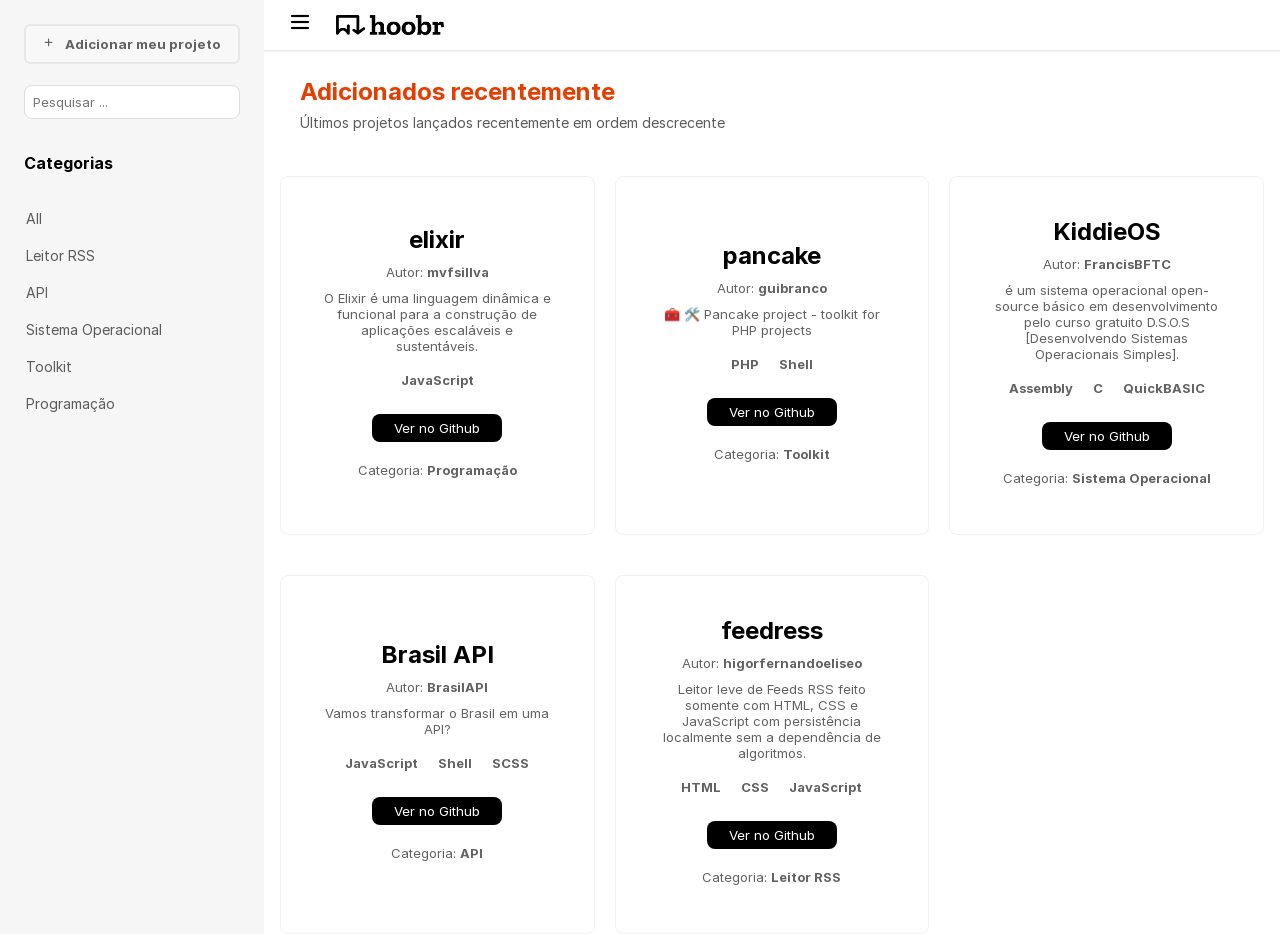
==== index.html @ 55b54c23 "adicionando arquivos do projeto" ====
<!DOCTYPE html>
<html lang="pt-BR">
<head>
    <meta charset="UTF-8">
    <meta name="viewport" content="width=device-width, initial-scale=1.0">
    <title>Hoobr :: Modo Open-Source Brazuca!</title>
    <link rel="stylesheet" href="assets/css/styles.css">
    <link rel="stylesheet" href="assets/css/menu.min.css">
    <link rel="stylesheet" href="assets/css/lineicons-free-solid.css">
</head>
<body>
    <div class="wrapper">
        <aside id="sidebar">
            <div class="h-100">
                <ul>
                    <li class="sidebar-header">
                        <button id="btnContribute"><i class="lni lnis-plus"></i> Adicionar meu projeto</button>
                    </li>
                </ul>
                <div id="search-box">
                    <input type="text" name="termos" id="searchEngine" placeholder="Pesquisar ..." spellcheck="false">
                </div>
                <ul>
                    <li class="sidebar-header">
                        Categorias
                    </li>
                </ul>
                <hr class="hr-box">
                <ul class="sidebar-nav"></ul>
                <hr class="hr-box">
            </div>
        </aside>

        <div class="main">
            <nav class="dashboard-navbar">
                <button class="toggle-btn" type="button">
                    <i class="lni lnis-menu-hamburger-1"></i>
                </button>
                <div class="logo-navbar">
                    <a href="#">
                        <img src="assets/images/logo.png" alt="Logo do Hoobr" width="108px">
                    </a>
                </div>
            </nav>
            <main class="content">
                <div id="defaultDisplay">
                    <div class="bx-header-lastprojects">
                        <h2 id="titlePage" class="subtitle">Adicionados recentemente</h2>
                        <p id="info-message">Últimos projetos lançados recentemente em ordem descrecente</p>
                    </div>
                </div>
                <div id="filterDisplay">
                    <div class="bx-header-listsprojects">
                        <h2 id="titleListProjs" class="subtitle"></h2>
                        <p class="info-categories"></p>
                    </div>
                </div>
                <div class="projetos-grid"></div>
                <button id="loadMore">Carregar mais</button>
            </main>
        </div>
    </div>

    <script type="module" src="assets/js/main.js"></script>
</body>
</html>
---- assets/css/styles.css ----
* {
    margin: 0;
    padding: 0;
    box-sizing: border-box;
    font-family: 'inter', Arial, Helvetica, sans-serif;
}

@font-face {
    font-family: 'inter';
    src: url('fonts/Inter-Regular.woff2');
    font-weight: normal;
}
@font-face {
    font-family: 'inter';
    src: url('fonts/Inter-Bold.woff2');
    font-weight: 700;
}
@font-face {
    font-family: 'inter';
    src: url('fonts/Inter-Medium.woff2');
    font-weight: 500;
}

:root {
    --background-sidebar: #f6f6f6;
    --background-color: #fff;
}

html {
    scroll-behavior: smooth;
}

div.wrapper {
    display: flex;
}

.dashboard-navbar {
    display: flex;
    flex-wrap: nowrap;
    padding: 0.625rem 1.5rem;
    border-bottom: 2px solid #efefef;
    background-color: #fff;
}

.toggle-btn {
    background-color: transparent;
    cursor: pointer;
    border: 0;
    margin-right: 1.5rem;
}

.toggle-btn i {
    font-size: 1.5rem;
    font-weight: 900;
}

.dashboard-navbar .logo-navbar {
    margin-top: 5px;
}

.main {
    display: flex;
    flex-direction: column;
    min-height: 100vh;
    width: 100%;
    overflow: hidden;
}

main.content {
    flex: 1;
    padding: 0px 1rem;
    background-color: #fff;
}


div#defaultDisplay,
div#filterDisplay {
    margin: 20px 0;
}

div#defaultDisplay h2.subtitle {
    color: #E63E00;
}

div#defaultDisplay div.bx-header-lastprojects {
    margin-top: 15px;
    padding: 5px 20px;
}

div#defaultDisplay div.bx-header-lastprojects p#info-message {
    font-size: 14px;
    margin-top: 8px;
    color: #5c5b5b;
}

div#filterDisplay h2.subtitle {
    color: #E63E00;
}

div#filterDisplay div.bx-header-listsprojects {
    margin-top: 15px;
    padding: 5px 20px;
}

div#filterDisplay div.bx-header-listsprojects p.info-categories {
    font-size: 14px;
    margin-top: 8px;
    color: #5c5b5b;
}

div.projetos-grid {
    display: grid;
    grid-template-columns: repeat(auto-fit, minmax(280px, 1fr));
    gap: 20px;
    min-width: 300px;
    width: 100%;
}

article.card-project {
    display: flex;
    flex-direction: column;
    flex-wrap: wrap;
    padding: 40px;
    border: 1px solid rgba(0, 0, 0, 0.06);
    border-radius: 8px;
    text-align: center;
    cursor: pointer;
    transition: all ease .3s;
    margin-top: 20px;
    justify-content: center;
    align-items: center;
}

article.card-project:hover {
    transform: translateY(-8px);
    background-color: #f3f4f8;
}

article.card-project h2 {
    margin-bottom: 10px;
}

article.card-project p {
    font-size: 13px;
    margin-bottom: 8px;
    color: #616161;
}

article.card-project p.author {
    margin-bottom: 10px;
    font-weight: normal;
}

article.card-project p.author span {
    font-weight: bold;
}

article.card-project p.languages {
    margin-top: 10px;
}

article.card-project p.languages span {
    font-weight: bold;
    margin: 0px 10px;
}

article.card-project button#openGithub {
    display: flex;
    justify-content: center;
    align-items: center;
    width: 130px;
    padding: 6px 10px;
    margin-top: 10px;
    background-color: #000;
    font-family: 'inter';
    color: #fff;
    border: none;
    cursor: pointer;
    border-radius: 8px;
}

article.card-project p.cat {
    margin-top: 20px;
    font-weight: normal;
}

article.card-project p.cat span {
    font-weight: bold;
}

button#loadMore {
    display: flex;
    width: 100%;
    padding: 10px;
    cursor: pointer;
    margin-top: 20px;
    background-color: #fff;
    border: none;
    border-radius: 8px;
    font-weight: bold;


}

/* 
#logo {
    font-size: 1.5rem;
    font-weight: bold;
}

#logo img {
    width: 108px;
}

#header {
    height: 60px;
    padding: 1rem;
    display: flex;
    align-items: center;
    justify-content: space-between;
    border-bottom: 1px solid rgba(0, 0, 0, 0.06);
    position: fixed;
    width: 100%;
    background-color: #fff;
    z-index: 2;
    box-shadow: 0 2px 6px rgba(0, 0, 0, 0.06);;
}

#menu {
    display: flex;
    list-style: none;
    gap: 0.5rem;
}

#menu a {
    display: block;
    padding: 0.5rem;
    font-size: 14px;
    font-weight: 500;
    text-decoration: none;
    color: #000;
}

#menu a:hover {
    text-decoration: underline;
    text-underline-offset: 0.5rem;
    text-decoration-thickness: 1.5px;
    text-decoration-color: #e4e4e4;
}

.hero {
    display: flex;
}

section#home {
    display: flex;
    flex-direction: column;
    justify-content: center;
    align-items: center;
    height: 100vh;
    background-color: #f1f0eb;
}

section#home div.hero-content h1 {
    margin: 40px 0;
} */
---- assets/css/menu.min.css ----
aside#sidebar {
    max-width: 16.5rem;
    min-width: 16.5rem;
    background-color: var(--background-sidebar);
}

div.h-100 {
    height: 100% !important;
}

div.sidebar-logo {
    padding: 23px 0 0 30px;
}

div#search-box {
    padding: 10px 1.5rem;
}

div#search-box input[type="text"] {
    font-family: 'inter';
    display: flex;
    width: 100%;
    padding: 8px;
    border: 1px solid #ddd;
    border-radius: 8px;
    outline: none;
}

div#search-box input[type="text"]:focus {
    border-color: #2c75ff;
}

button#btnContribute {
    font-family: 'inter';
    font-weight: bold;
    display: flex;
    width: 100%;
    padding: 0.625rem 0.625rem;
    margin-bottom: 5px;
    background-color: #f8f8f8;
    border: 2px solid #e7e7e7;
    cursor: pointer;
    color: #616161;
    border-radius: 6px;
    transition: all 0.13s;
}

button#btnContribute i {
    margin-left: 6px;
    margin-right: 10px;
}

button#btnContribute:hover {
    color: #2c75ff;
    border-color: #2c75ff;
}

.sidebar-header {
    font-size: 16px;
    font-weight: 700;
    padding: 1.5rem 1.5rem .375rem;
}

li.sidebar-item a.sidebar-link {
    padding: 10px 26px;
    color: #5c5b5b;
    position: relative;
    display: block;
    font-size: 14px;
    text-decoration: none;
    font-weight: 100;
    cursor: pointer;
}

li.sidebar-item a.sidebar-link:hover {
    background-color: #f0efef;
}

li.sidebar-item a.sidebar-link.active {
    background-color: #e2e2e2;
    color: #0e0d0d;
    font-weight: bold;
}

hr.hr-box {
    border: none;
    border-bottom: 1px solid #f6f6f6;
    margin: 10px 0;
}
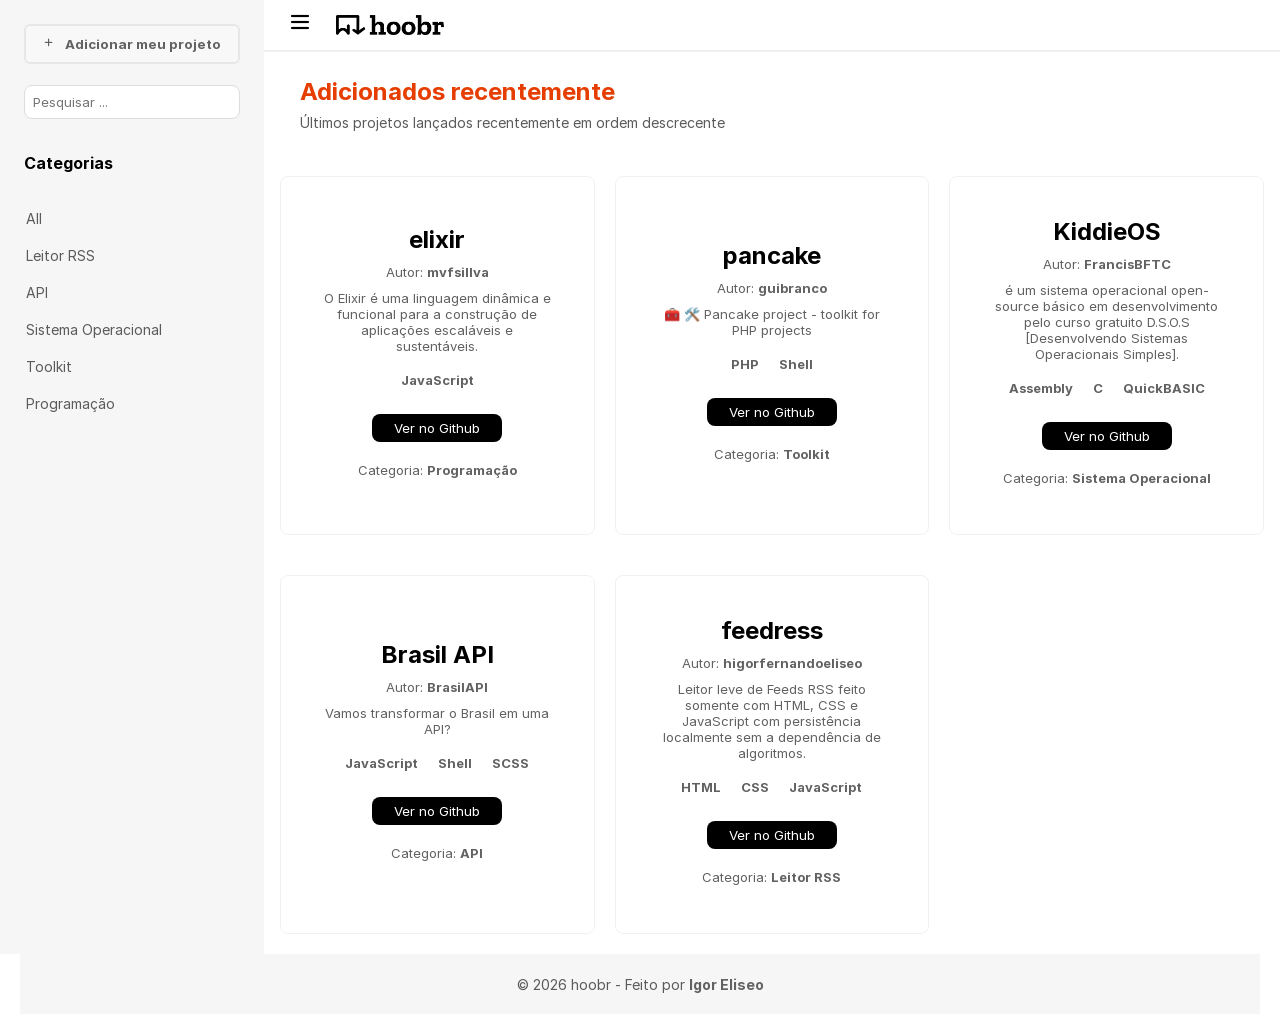
==== commit 00abe756: "atualizado styles.css, menu.min.css, index.html e o main.js" ====
--- a/index.html
+++ b/index.html
@@ -59,8 +59,41 @@
                 <button id="loadMore">Carregar mais</button>
             </main>
         </div>
+
+        <div id="modalAddProjeto">
+            <div id="title-header">
+                <h2>Adicionar meu projeto</h2>
+                <button id="closemodalAddProject">
+                    <i class="lni lnis-xmark"></i>
+                </button>
+            </div>
+            <div id="body-modal">
+                <span class="message">
+                    
+                    <p>Feito por devs, para devs. se você é brasileiro e quer divulgar seu projeto aqui contribua adicionando seu projeto.</p>
+
+                    <p><strong>Você pode fazer o fork pelo GitHub ou pelo Git clone na linha de comando usando Prompt de comando ou Powershell.</strong></p>
+                    
+                    <p>O fluxo padrão para qualquer desenvolvedor que queira listar um projeto será:</p>
+
+                    <p>1. O colaborador faz um fork do repositório hoobr.</p>
+                    <p>2. Faça um clone do repositório 'git clone https://github.com/higorfernandoeliseo/hoobr.git'</p>
+                    <p>3. Abra no seu editor favorito o arquivo 'projects.json' no diretório 'assets/db'.</p>
+                    <p>4. Adicione seu projeto criando um novo objeto ao array dentro do arquivo "projects.json"</p>
+                    <p>5. Adicione os arquivos com 'git add .' e comite as alterações com 'git commit -m "Descreva o que alterou em poucas palavras" '.</p>
+                    <p>6. Dê um 'git push origin master'</p>
+                    <p>7. Acesse o repositório no GitHub. Clique no botão "Compare & pull request" que aparecerá.</p>
+                    <p>8. preencha o título e a descrição sobre o projeto a ser adicionado, e clique em "Create pull request".</p>
+                </span>
+                <p class="aviso">Aguarde a adição ser aprovada o projeto será adicionado na plataforma.</p>
+            </div>
+        </div>
+
+        <div id="overlay"></div>
+
+        
     </div>
-
+    <footer id="footer"></footer>
     <script type="module" src="assets/js/main.js"></script>
 </body>
 </html>
--- a/assets/css/styles.css
+++ b/assets/css/styles.css
@@ -70,6 +70,7 @@
     flex: 1;
     padding: 0px 1rem;
     background-color: #fff;
+    margin-bottom: 20px;
 }
 
 
@@ -202,65 +203,95 @@
 
 }
 
-/* 
-#logo {
-    font-size: 1.5rem;
-    font-weight: bold;
-}
-
-#logo img {
-    width: 108px;
-}
-
-#header {
-    height: 60px;
-    padding: 1rem;
-    display: flex;
-    align-items: center;
+div#modalAddProjeto {
+    background-color: #fff;
+    position: absolute;
+    left: 50%;
+    top: 50%;
+    transform: translate(-50%, -50%);
+    width: 500px;
+    z-index: 20;
+    padding: 15px;
+    box-shadow: 0 10px 25px rgba(0, 0, 0, 0.1);
+    border-radius: 10px;
+    display: none;
+}
+
+div#modalAddProjeto div#title-header {
+    display: flex;
     justify-content: space-between;
-    border-bottom: 1px solid rgba(0, 0, 0, 0.06);
+    margin-bottom: 20px;
+}
+
+div#modalAddProjeto div#title-header h2 {
+    font-weight: 300;
+    font-size: 19px;
+}
+
+div#modalAddProjeto div#title-header button {
+    border: none;
+    color: #cecece;
+    font-weight: bold;
+    font-size: 17px;
+    cursor: pointer;
+    background: transparent;
+}
+
+div#modalAddProjeto div#title-header button:hover {
+    color: #000;
+}
+
+div#modalAddProjeto div#body-modal span.message p {
+    display: flex;
+    flex-direction: column;
+    font-size: 14px;
+    color: #5c5b5b;
+    margin-bottom: 20px;
+    font-size: 14px;
+}
+
+div#modalAddProjeto div#body-modal span.message strong {
+    margin-bottom: 10px;
+}
+
+p.aviso {
+    padding: 10px;
+    font-size: 14px;
+    background-color: #fff7ea;
+    border: 1px solid #f8bf19;
+    color: #000;
+    border-radius: 8px;
+    font-weight: bold;
+}
+
+div#overlay {
     position: fixed;
-    width: 100%;
-    background-color: #fff;
+    display: none;
+    top: 0;
+    left: 0;
+    width: 100%;
+    height: 100vh;
+    background-color: rgba(0, 0, 0, 0.7);
     z-index: 2;
-    box-shadow: 0 2px 6px rgba(0, 0, 0, 0.06);;
-}
-
-#menu {
-    display: flex;
-    list-style: none;
-    gap: 0.5rem;
-}
-
-#menu a {
-    display: block;
-    padding: 0.5rem;
-    font-size: 14px;
-    font-weight: 500;
-    text-decoration: none;
-    color: #000;
-}
-
-#menu a:hover {
-    text-decoration: underline;
-    text-underline-offset: 0.5rem;
-    text-decoration-thickness: 1.5px;
-    text-decoration-color: #e4e4e4;
-}
-
-.hero {
-    display: flex;
-}
-
-section#home {
-    display: flex;
-    flex-direction: column;
+}
+
+footer {
+    display: flex;
     justify-content: center;
     align-items: center;
-    height: 100vh;
-    background-color: #f1f0eb;
-}
-
-section#home div.hero-content h1 {
-    margin: 40px 0;
-} */+    margin: 0px 20px;
+    padding: 10px;
+    background-color: var(--background-sidebar);
+    height: 60px;
+}
+
+footer p {
+    font-size: 14px;
+    color: #5c5b5b;
+}
+
+footer p a {
+    color: #616161;
+    text-decoration: none;
+    font-weight: 600;
+}
--- a/assets/css/menu.min.css
+++ b/assets/css/menu.min.css
@@ -86,4 +86,8 @@
     border: none;
     border-bottom: 1px solid #f6f6f6;
     margin: 10px 0;
+}
+
+#sidebar.collapsed {
+    margin-left: -264px;
 }
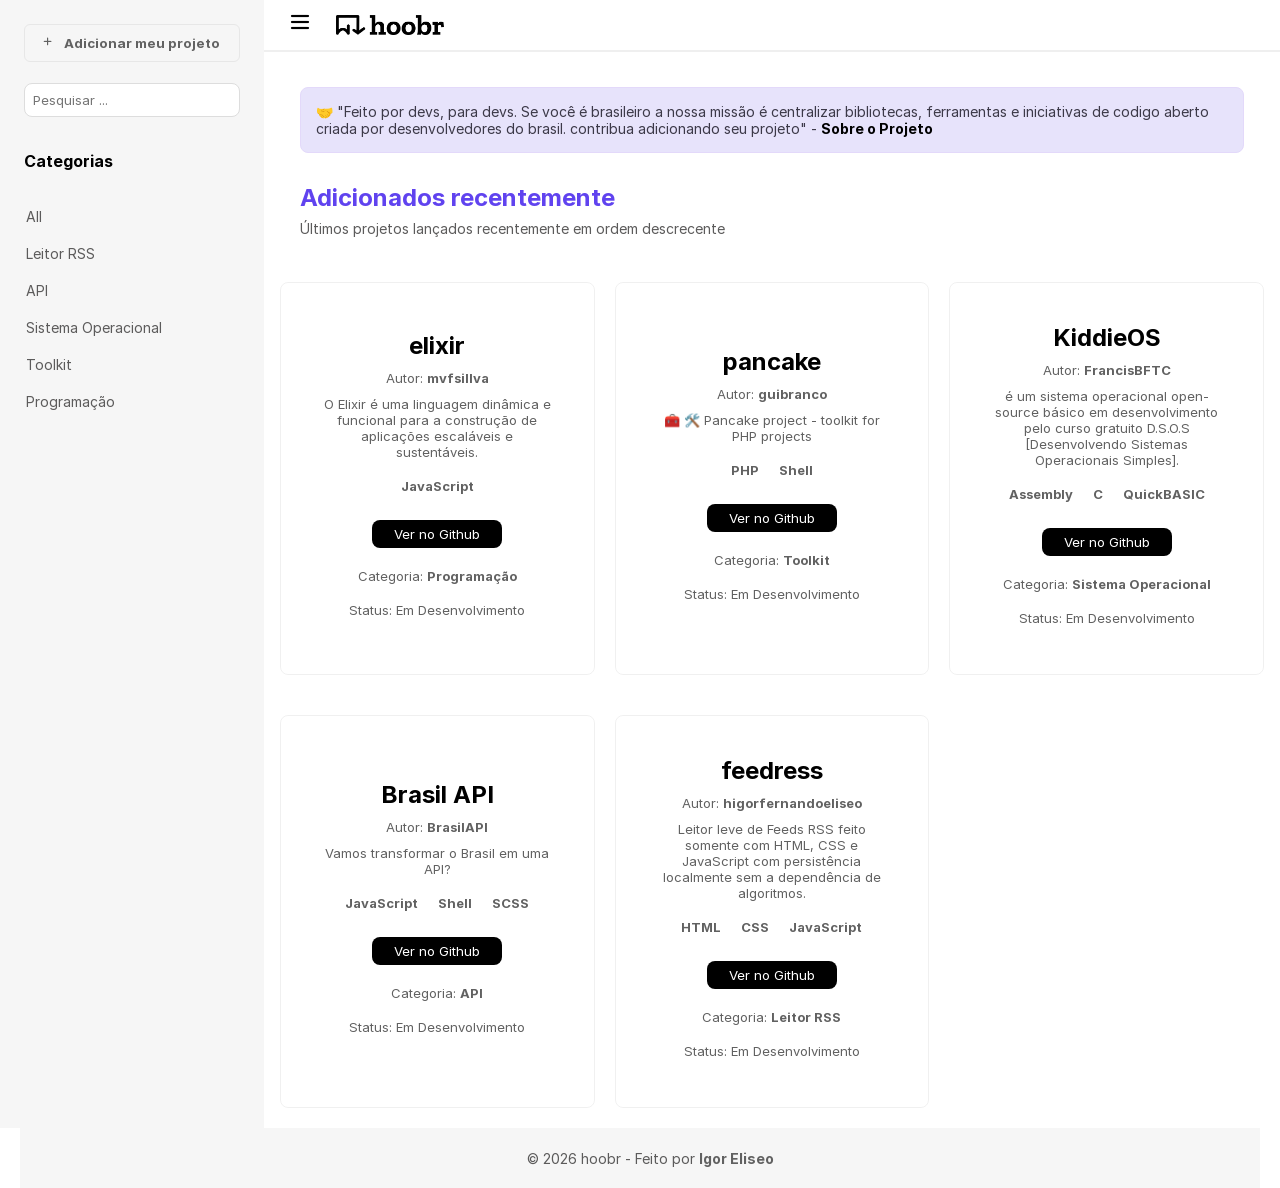
==== commit 7cc0b570: "Atualizando arquivos finais" ====
--- a/index.html
+++ b/index.html
@@ -45,6 +45,12 @@
             <main class="content">
                 <div id="defaultDisplay">
                     <div class="bx-header-lastprojects">
+
+                        <div id="aboutproject">
+                            
+                            <p>🤝 "Feito por devs, para devs. Se você é brasileiro a nossa missão é centralizar bibliotecas, ferramentas e iniciativas de codigo aberto criada por desenvolvedores do brasil. contribua adicionando seu projeto" - <a href="#" id="sobrenos">Sobre o Projeto</a></p>
+                        </div>
+
                         <h2 id="titlePage" class="subtitle">Adicionados recentemente</h2>
                         <p id="info-message">Últimos projetos lançados recentemente em ordem descrecente</p>
                     </div>
@@ -85,7 +91,30 @@
                     <p>7. Acesse o repositório no GitHub. Clique no botão "Compare & pull request" que aparecerá.</p>
                     <p>8. preencha o título e a descrição sobre o projeto a ser adicionado, e clique em "Create pull request".</p>
                 </span>
-                <p class="aviso">Aguarde a adição ser aprovada o projeto será adicionado na plataforma.</p>
+                <p class="aviso">Aguarde a adição ser aprovada e o projeto será adicionado na plataforma.</p>
+            </div>
+        </div>
+
+        <div id="modalSobreNos">
+            <div id="title-header">
+                <h2>Sobre o Projeto hoobr</h2>
+                <button id="closemodalSobreNos">
+                    <i class="lni lnis-xmark"></i>
+                </button>
+            </div>
+            <div id="body-modal">
+                <span class="message">
+                    <h2>Repositório Comunitário de Software Livre Brasileiro</h2>
+
+                    <p>Essa plataforma funciona como um diretório estático e dinâmico.</p>
+                    <p>Nossa missão é centralizar bibliotecas, ferramentas e iniciativas de codigo aberto criada por desenvolvedores do brasil.</p>
+
+                    <p>O Back-end deste projeto é o proprio arquivo 'projects.json'.</p>
+
+                    <p>Qualquer desenvolvedor pode incluir seu projeto na plataforma através do Pull Request. Mais informações clique no botão 'Adicionar meu projeto' no menu lateral.</p>
+
+                    <p>Principal Mantenedor: <a href="https://github.com/higorfernandoeliseo">Igor Eliseo</a></p>
+                </span>
             </div>
         </div>
 
--- a/assets/css/styles.css
+++ b/assets/css/styles.css
@@ -80,7 +80,7 @@
 }
 
 div#defaultDisplay h2.subtitle {
-    color: #E63E00;
+    color: #6043ef;
 }
 
 div#defaultDisplay div.bx-header-lastprojects {
@@ -88,6 +88,25 @@
     padding: 5px 20px;
 }
 
+div#defaultDisplay div.bx-header-lastprojects div#aboutproject {
+    margin: 10px 0px 30px 0px;
+    padding: 15px;
+    background-color: #e7e3fb;
+    border: 1px solid #e3d9fa;
+    border-radius: 8px;
+    font-size: 14px;
+}
+
+div#defaultDisplay div.bx-header-lastprojects div#aboutproject a {
+    text-decoration: none;
+    color: #000;
+    font-weight: bold;
+}
+
+div#defaultDisplay div.bx-header-lastprojects div#aboutproject p {
+    color: #3c3948;
+}
+
 div#defaultDisplay div.bx-header-lastprojects p#info-message {
     font-size: 14px;
     margin-top: 8px;
@@ -95,7 +114,7 @@
 }
 
 div#filterDisplay h2.subtitle {
-    color: #E63E00;
+    color: #6043ef;
 }
 
 div#filterDisplay div.bx-header-listsprojects {
@@ -178,11 +197,18 @@
     border: none;
     cursor: pointer;
     border-radius: 8px;
+    transition: all 0.13s;
+}
+
+article.card-project button#openGithub:hover {
+    background-color: #6043ef;
+    border-color: #401eeb;
 }
 
 article.card-project p.cat {
     margin-top: 20px;
     font-weight: normal;
+    margin-bottom: 18px;
 }
 
 article.card-project p.cat span {
@@ -224,7 +250,7 @@
 }
 
 div#modalAddProjeto div#title-header h2 {
-    font-weight: 300;
+    font-weight: 600;
     font-size: 19px;
 }
 
@@ -257,11 +283,79 @@
 p.aviso {
     padding: 10px;
     font-size: 14px;
-    background-color: #fff7ea;
-    border: 1px solid #f8bf19;
+    background-color: #e7e3fb;
+    border: 1px solid #cebfef;
+    color: #3c3948;
+    border-radius: 8px;
+    font-weight: bold;
+}
+
+
+div#modalSobreNos {
+    background-color: #fff;
+    position: absolute;
+    left: 50%;
+    top: 50%;
+    transform: translate(-50%, -50%);
+    width: 500px;
+    z-index: 20;
+    padding: 15px;
+    box-shadow: 0 10px 25px rgba(0, 0, 0, 0.1);
+    border-radius: 10px;
+    display: none;
+}
+
+div#modalSobreNos div#title-header {
+    display: flex;
+    justify-content: space-between;
+    margin-bottom: 20px;
+}
+
+div#modalSobreNos div#title-header h2 {
+    font-weight: 600;
+    font-size: 14px;
+}
+
+div#modalSobreNos div#title-header button {
+    border: none;
+    color: #cecece;
+    font-weight: bold;
+    font-size: 17px;
+    cursor: pointer;
+    background: transparent;
+}
+
+div#modalSobreNos div#title-header button:hover {
     color: #000;
-    border-radius: 8px;
-    font-weight: bold;
+}
+
+div#modalSobreNos div#body-modal span.message h2 {
+    font-size: 18px;
+    margin-bottom: 20px;
+}
+
+div#modalSobreNos div#body-modal span.message p {
+    flex-direction: column;
+    font-size: 14px;
+    color: #5c5b5b;
+    margin-bottom: 20px;
+    font-size: 14px;
+}
+
+div#modalSobreNos div#body-modal span.message p a {
+    color: #6043ef;
+    text-decoration: none;
+    font-weight: bold;
+}
+
+div#modalSobreNos div#body-modal span.message p a:hover {
+    text-decoration: underline;
+}
+
+div#modalSobreNos div#body-modal span.message blockquote {
+    font-weight: bold;
+    font-size: 14px;
+    margin-bottom: 5px;
 }
 
 div#overlay {
@@ -288,6 +382,17 @@
 footer p {
     font-size: 14px;
     color: #5c5b5b;
+    margin-left: 20px;
+}
+
+footer a {
+    color: #616161;
+    text-decoration: none;
+    font-size: 14px;
+}
+
+footer a:hover {
+    color: #000;
 }
 
 footer p a {
--- a/assets/css/menu.min.css
+++ b/assets/css/menu.min.css
@@ -37,8 +37,8 @@
     width: 100%;
     padding: 0.625rem 0.625rem;
     margin-bottom: 5px;
-    background-color: #f8f8f8;
-    border: 2px solid #e7e7e7;
+    background-color: #f6f6f6;
+    border: 1px solid #e7e7e7;
     cursor: pointer;
     color: #616161;
     border-radius: 6px;
@@ -51,8 +51,9 @@
 }
 
 button#btnContribute:hover {
-    color: #2c75ff;
-    border-color: #2c75ff;
+    color: #fff;
+    background-color: #6043ef;
+    border-color: #401eeb;
 }
 
 .sidebar-header {
